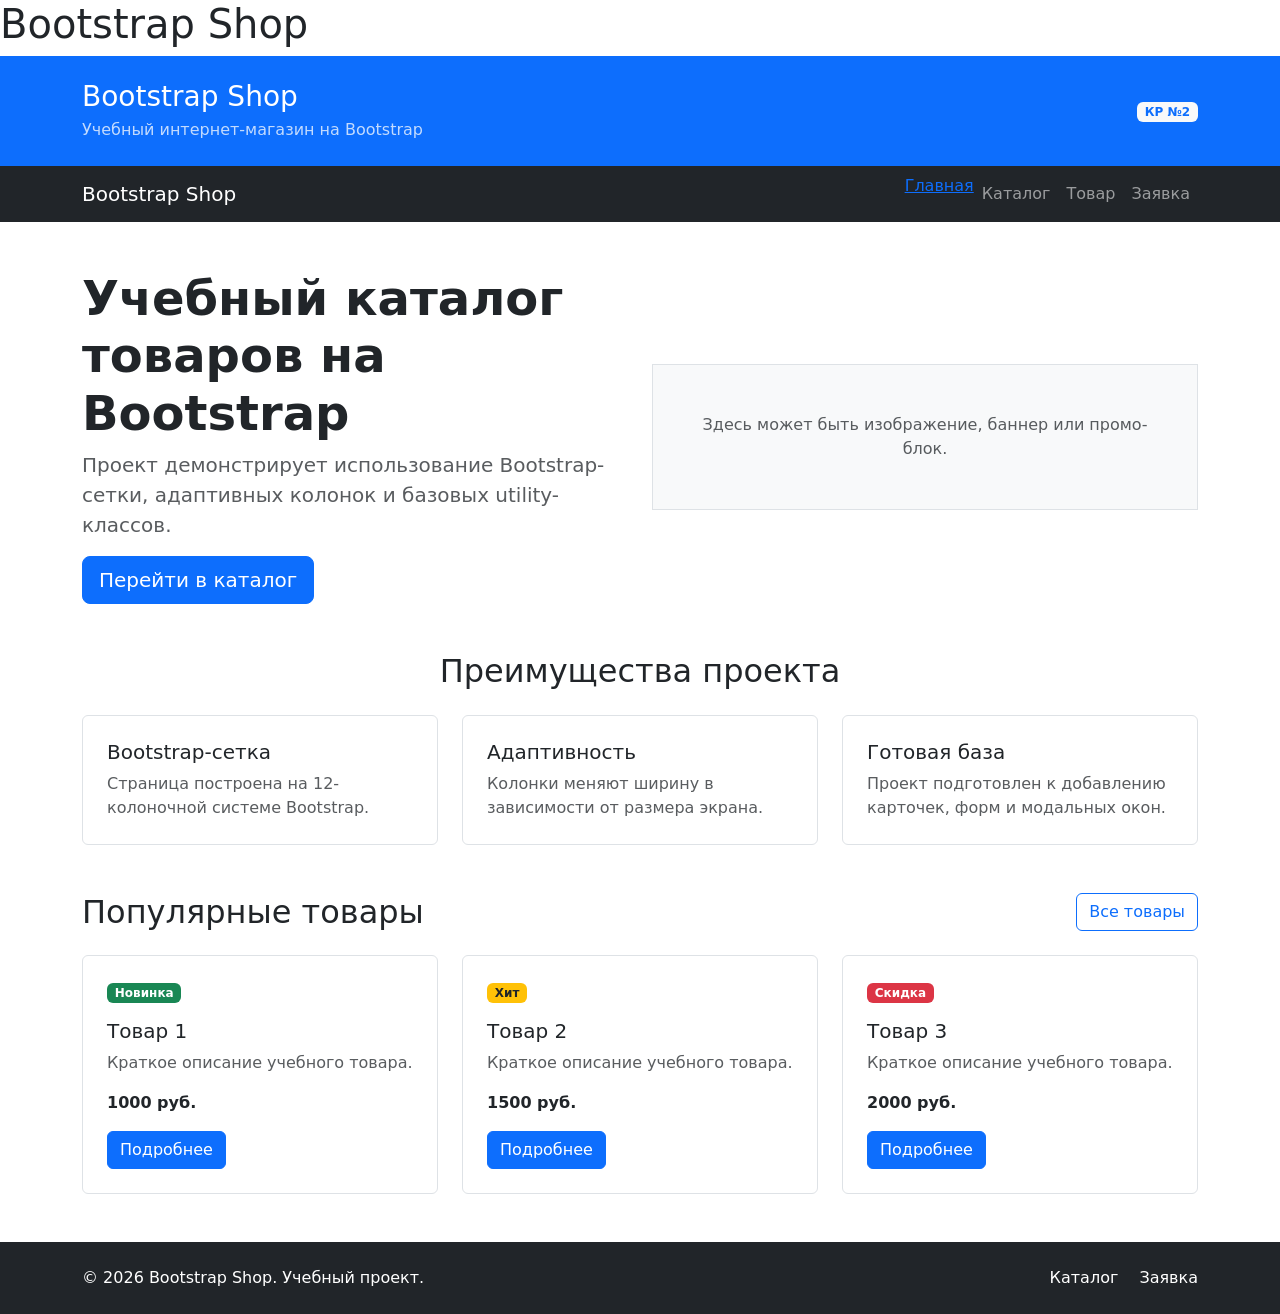
==== index.html @ 03cb5a5b "feat: create Bootstrap grid homepage" ====
<!DOCTYPE html>
<html lang="ru">

<head>
    <meta charset="UTF-8">
    <meta name="viewport" content="width=device-width, initial-scale=1.0">
    <title>Главная — Bootstrap Shop</title>
    <link
        href="https://cdn.jsdelivr.net/npm/bootstrap@5.3.3/dist/css/bootstrap.min.css"
        rel="stylesheet"
    >
    <link rel="stylesheet" href="css/custom.css">
</head>

<body>
    <h1>Bootstrap Shop</h1>
    <script
        src="https://cdn.jsdelivr.net/npm/bootstrap@5.3.3/dist/js/bootstrap.bundle.min.js">
    </script>
    <header class="bg-primary text-white py-4">
        <div class="container">
            <div class="row align-items-center">
                <div class="col-12 col-md-8">
                    <h1 class="h3 mb-1">Bootstrap Shop</h1>
                    <p class="mb-0 opacity-75">
                        Учебный интернет-магазин на Bootstrap
                    </p>
                </div>

                <div class="col-12 col-md-4 text-md-end mt-3 mt-md-0">
                    <span class="badge bg-light text-primary">
                        КР №2
                    </span>
                </div>
            </div>
        </div>
    </header>

    <nav class="navbar navbar-expand-lg navbar-dark bg-dark">
        <div class="container">
            <a class="navbar-brand" href="index.html">Bootstrap Shop</a>

            <button
                class="navbar-toggler"
                type="button"
                data-bs-toggle="collapse"
                data-bs-target="#mainNavbar"
                aria-controls="mainNavbar"
                aria-expanded="false"
                aria-label="Переключить навигацию"
            >
                <span class="navbar-toggler-icon"></span>
            </button>
            
            <div class="collapse navbar-collapse" id="mainNavbar">
                <ul class="navbar-nav ms-auto">
                    <li class="nav-item">
                        <a class="nav link active" aria-current="page" href="index.html">
                            Главная
                        </a>
                    </li>
                    <li class="nav-item">
                        <a class="nav-link" href="catalog.html">Каталог</a>
                    </li>
                    <li class="nav-item">
                        <a class="nav-link" href="product.html">Товар</a>
                    </li>
                    <li class="nav-item">
                        <a class="nav-link" href="order.html">Заявка</a>
                    </li>
                </ul>
            </div>
        </div>
    </nav>

    <main>
        <section class="container my-5">
            <div class="row align-items-center g-4">
                <div class="col-12 col-lg-6">
                    <h2 class="display-5 fw-bold">
                        Учебный каталог товаров на Bootstrap
                    </h2>
                    <p class="lead text-muted">
                        Проект демонстрирует использование Bootstrap-сетки,
                        адаптивных колонок и базовых utility-классов.
                    </p>
                    <a class="btn btn-primary btn-lg" href="catalog.html">
                        Перейти в каталог
                    </a>
                </div>

                <div class="col-12 col-lg-6">
                    <div class="p-5 bg-light border rounder text-center">
                        <p class="mb-0 text-muted">
                            Здесь может быть изображение, баннер или промо-блок.
                        </p>
                    </div>
                </div>
            </div>
        </section>

        <section class="container my-5">
            <h2 class="text-center mb-4">Преимущества проекта</h2>

            <div class="row g-4">
                <div class="col-12 col-md-4">
                    <div class="p-4 border rounded h-100 bg-white">
                        <h3 class="h5">Bootstrap-сетка</h3>
                        <p class="mb-0 text-muted">
                            Страница построена на 12-колоночной системе Bootstrap.
                        </p>
                    </div>
                </div>

                <div class="col-12 col-md-4">
                    <div class="p-4 border rounded h-100 bg-white">
                        <h3 class="h5">Адаптивность</h3>
                        <p class="mb-0 text-muted">
                            Колонки меняют ширину в зависимости от размера экрана.
                        </p>
                    </div>
                </div>

                <div class="col-12 col-md-4">
                    <div class="p-4 border rounded h-100 bg-white">
                        <h3 class="h5">Готовая база</h3>
                        <p class="mb-0 text-muted">
                            Проект подготовлен к добавлению карточек, форм и модальных окон.
                        </p>
                    </div>
                </div>
            </div>
        </section>
        <section class="container my-5">
            <div class="d-flex justify-content-between align-items-center mb-4">
                <h2 class="mb-0">Популярные товары</h2>
                <a class="btn btn-outline-primary" href="catalog.html">
                    Все товары
                </a>
            </div>

            <div class="row g-4">
                <div class="col-12 col-md-6 col-lg-4">
                    <div class="border rounded h-100 p-4">
                        <span class="badge bg-success mb-3">Новинка</span>
                        <h3 class="h5">Товар 1</h3>
                        <p class="text-muted">
                            Краткое описание учебного товара.
                        </p>
                        <p class="fw-bold mb-3">1000 руб.</p>
                        <a class="btn btn-primary" href="product.html">
                            Подробнее
                        </a>
                    </div>
                </div>

                <div class="col-12 col-md-6 col-lg-4">
                    <div class="border rounded h-100 p-4">
                        <span class="badge bg-warning text-dark mb-3">Хит</span>
                        <h3 class="h5">Товар 2</h3>
                        <p class="text-muted">
                            Краткое описание учебного товара.
                        </p>
                        <p class="fw-bold mb-3">1500 руб.</p>
                        <a class="btn btn-primary" href="product.html">
                            Подробнее
                        </a>
                    </div>
                </div>

                <div class="col-12 col-md-6 col-lg-4">
                    <div class="border rounded h-100 p-4">
                        <span class="badge bg-danger mb-3">Скидка</span>
                        <h3 class="h5">Товар 3</h3>
                        <p class="text-muted">
                            Краткое описание учебного товара.
                        </p>
                        <p class="fw-bold mb-3">2000 руб.</p>
                        <a class="btn btn-primary" href="product.html">
                            Подробнее
                        </a>
                    </div>
                </div>
            </div>
        </section>
    </main>

    <footer class="bg-dark text-white py-4 mt-5">
        <div class="container">
            <div class="row align-items-center g-3">
                <div class="col-12 col-md-6">
                    <p class="mb-0">
                        &copy; 2026 Bootstrap Shop. Учебный проект.
                    </p>
                </div>

                <div class="col-12 col-md-6 text-md-end">
                    <a class="text-white text-decoration-none me-3" href="catalog.html">
                        Каталог
                    </a>
                    <a class="text-white text-decoration-none" href="order.html">
                        Заявка
                    </a>
                </div>
            </div>
        </div>
    </footer>
</body>

</html>
---- css/custom.css ----
body {
  min-height: 100vh;
}

.placeholder-box {
  min-height: 240px;
}
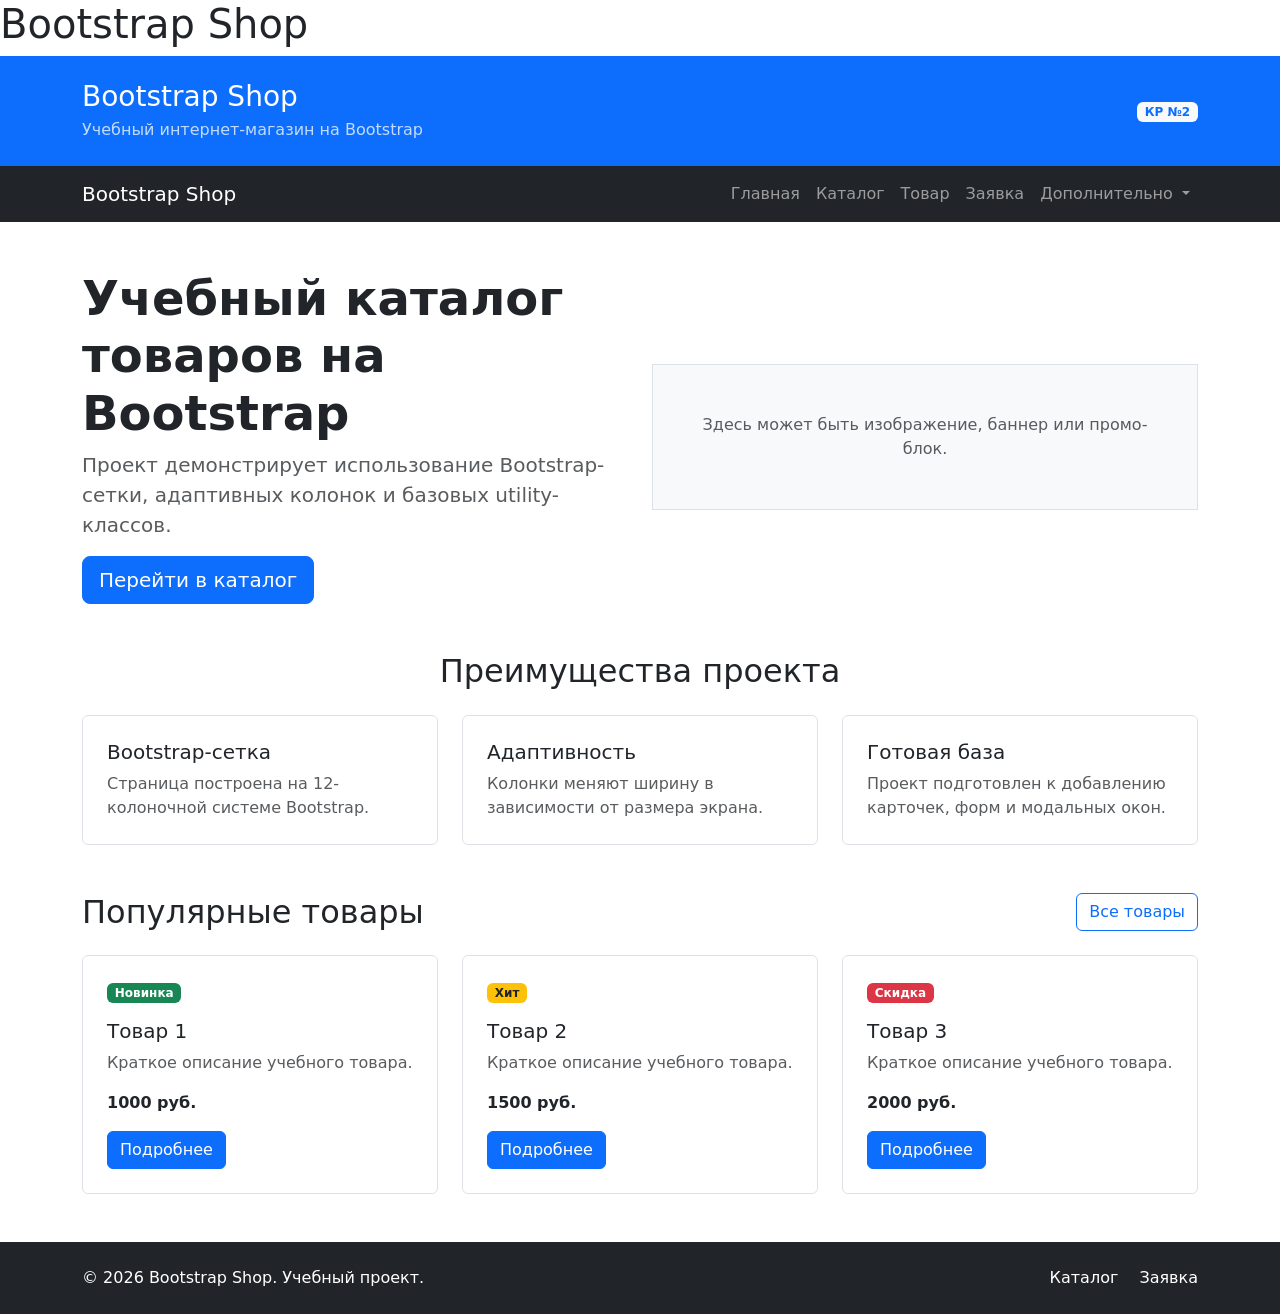
==== commit 7c821e48: "feat: add Bootstrap components pages" ====
--- a/index.html
+++ b/index.html
@@ -38,39 +38,57 @@
 
     <nav class="navbar navbar-expand-lg navbar-dark bg-dark">
         <div class="container">
-            <a class="navbar-brand" href="index.html">Bootstrap Shop</a>
-
-            <button
-                class="navbar-toggler"
-                type="button"
-                data-bs-toggle="collapse"
-                data-bs-target="#mainNavbar"
-                aria-controls="mainNavbar"
+        <a class="navbar-brand" href="index.html">Bootstrap Shop</a>
+
+        <button
+            class="navbar-toggler"
+            type="button"
+            data-bs-toggle="collapse"
+            data-bs-target="#mainNavbar"
+            aria-controls="mainNavbar"
+            aria-expanded="false"
+            aria-label="Переключить навигацию"
+        >
+        <span class="navbar-toggler-icon"></span>
+        </button>
+
+        <div class="collapse navbar-collapse" id="mainNavbar">
+        <ul class="navbar-nav ms-auto">
+            <li class="nav-item">
+            <a class="nav-link" href="index.html">Главная</a>
+            </li>
+
+            <li class="nav-item">
+            <a class="nav-link" href="catalog.html">Каталог</a>
+            </li>
+
+            <li class="nav-item">
+            <a class="nav-link" href="product.html">Товар</a>
+            </li>
+
+            <li class="nav-item">
+            <a class="nav-link" href="order.html">Заявка</a>
+            </li>
+
+            <li class="nav-item dropdown">
+            <a
+                class="nav-link dropdown-toggle"
+                href="#"
+                role="button"
+                data-bs-toggle="dropdown"
                 aria-expanded="false"
-                aria-label="Переключить навигацию"
             >
-                <span class="navbar-toggler-icon"></span>
-            </button>
-            
-            <div class="collapse navbar-collapse" id="mainNavbar">
-                <ul class="navbar-nav ms-auto">
-                    <li class="nav-item">
-                        <a class="nav link active" aria-current="page" href="index.html">
-                            Главная
-                        </a>
-                    </li>
-                    <li class="nav-item">
-                        <a class="nav-link" href="catalog.html">Каталог</a>
-                    </li>
-                    <li class="nav-item">
-                        <a class="nav-link" href="product.html">Товар</a>
-                    </li>
-                    <li class="nav-item">
-                        <a class="nav-link" href="order.html">Заявка</a>
-                    </li>
-                </ul>
-            </div>
+                Дополнительно
+            </a>
+            <ul class="dropdown-menu">
+                <li><a class="dropdown-item" href="catalog.html">Все товары</a></li>
+                <li><a class="dropdown-item" href="order.html">Оформить заявку</a></li>
+                <li><a class="dropdown-item" href="index.html#popular">Популярное</a></li>
+            </ul>
+            </li>
+        </ul>
         </div>
+    </div>
     </nav>
 
     <main>
@@ -205,6 +223,10 @@
             </div>
         </div>
     </footer>
+
+    <script
+        src="https://cdn.jsdelivr.net/npm/bootstrap@5.3.8/dist/js/bootstrap.bundle.min.js">
+    </script>
 </body>
 
 </html>
--- a/css/custom.css
+++ b/css/custom.css
@@ -5,3 +5,11 @@
 .placeholder-box {
   min-height: 240px;
 }
+.placeholder-image {
+  min-height: 320px;
+}
+
+.card-img-top {
+  height: 180px;
+  object-fit: cover;
+}
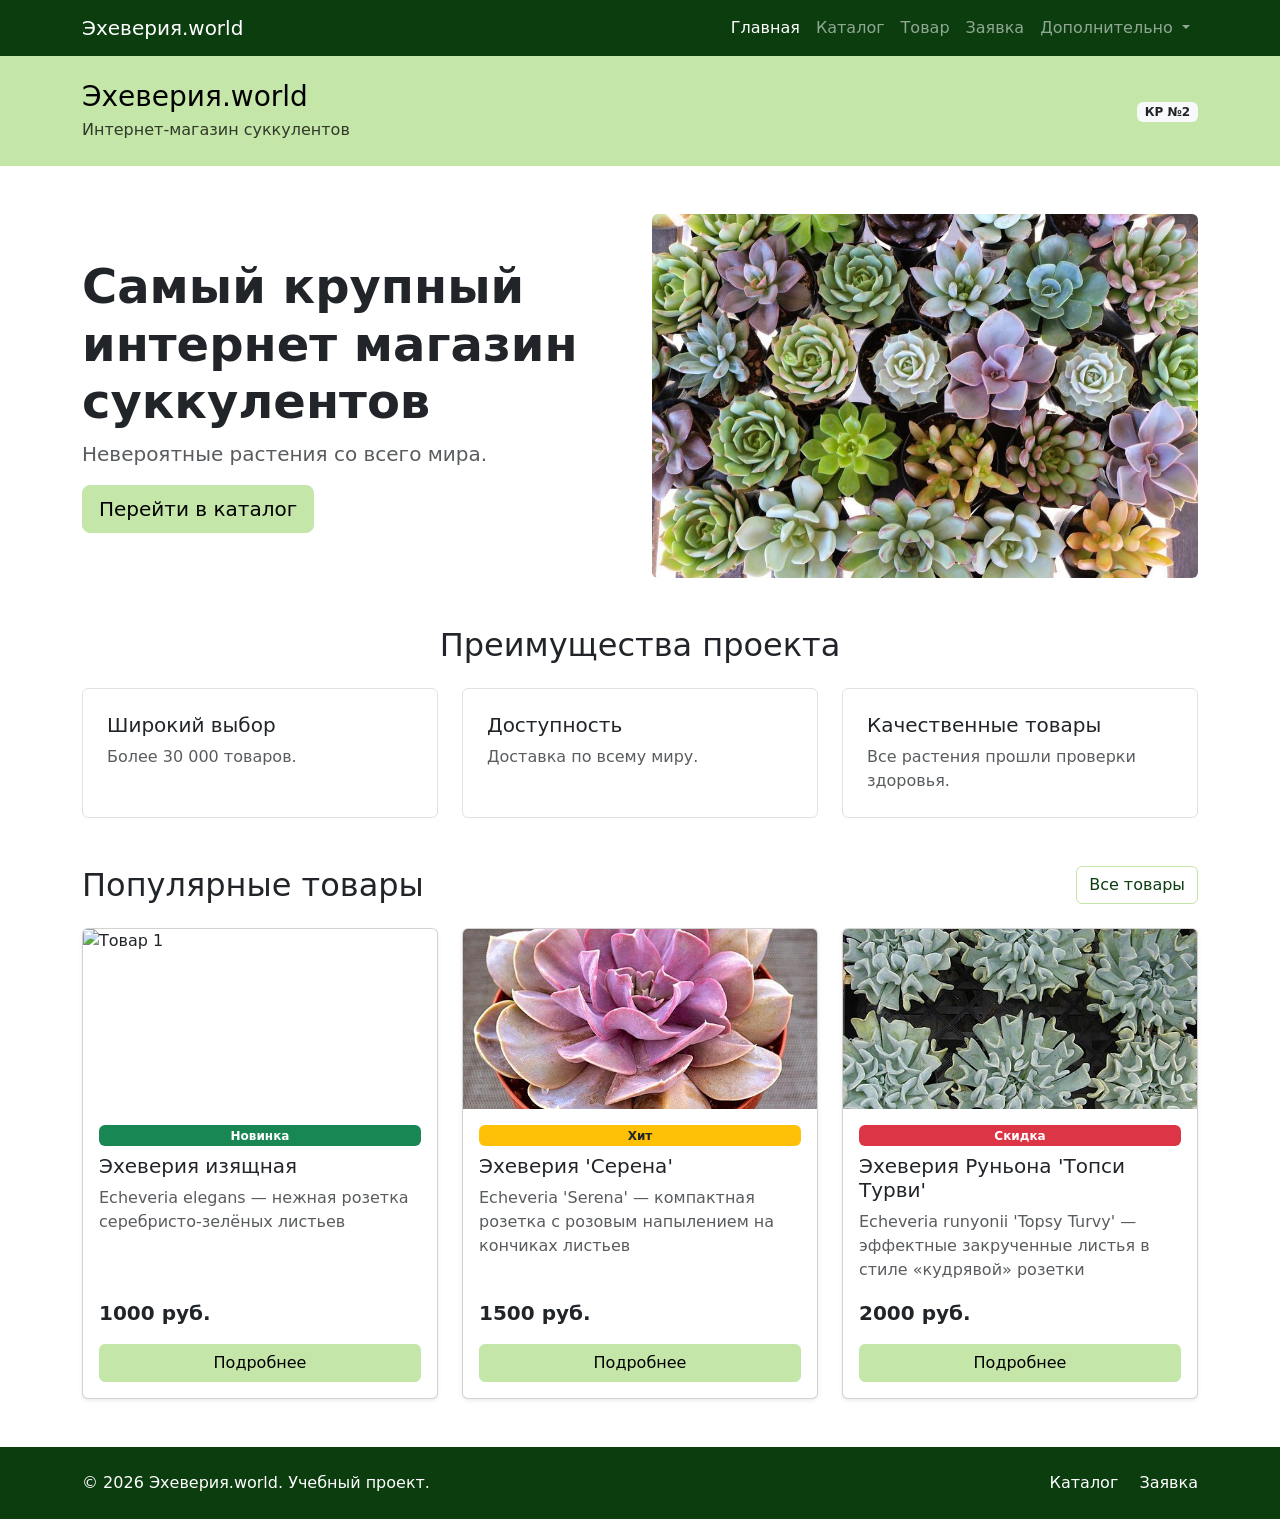
==== commit 55c04931: "feat: final variant" ====
--- a/index.html
+++ b/index.html
@@ -4,199 +4,143 @@
 <head>
     <meta charset="UTF-8">
     <meta name="viewport" content="width=device-width, initial-scale=1.0">
-    <title>Главная — Bootstrap Shop</title>
-    <link
-        href="https://cdn.jsdelivr.net/npm/bootstrap@5.3.3/dist/css/bootstrap.min.css"
-        rel="stylesheet"
-    >
+    <title>Главная — Эхеверия.world</title>
+    <link href="https://cdn.jsdelivr.net/npm/bootstrap@5.3.8/dist/css/bootstrap.min.css" rel="stylesheet">
     <link rel="stylesheet" href="css/custom.css">
 </head>
 
 <body>
-    <h1>Bootstrap Shop</h1>
-    <script
-        src="https://cdn.jsdelivr.net/npm/bootstrap@5.3.3/dist/js/bootstrap.bundle.min.js">
-    </script>
-    <header class="bg-primary text-white py-4">
+    <nav class="navbar navbar-expand-lg navbar-dark bg-dark">
+        <div class="container">
+            <a class="navbar-brand" href="index.html">Эхеверия.world</a>
+            <button class="navbar-toggler" type="button" data-bs-toggle="collapse" data-bs-target="#mainNavbar"
+                aria-controls="mainNavbar" aria-expanded="false" aria-label="Переключить навигацию">
+                <span class="navbar-toggler-icon"></span>
+            </button>
+            <div class="collapse navbar-collapse" id="mainNavbar">
+                <ul class="navbar-nav ms-auto">
+                    <li class="nav-item">
+                        <a class="nav-link active" href="index.html">Главная</a>
+                    </li>
+                    <li class="nav-item">
+                        <a class="nav-link" href="catalog.html">Каталог</a>
+                    </li>
+                    <li class="nav-item">
+                        <a class="nav-link" href="product.html">Товар</a>
+                    </li>
+                    <li class="nav-item">
+                        <a class="nav-link" href="order.html">Заявка</a>
+                    </li>
+                    <li class="nav-item dropdown">
+                        <a class="nav-link dropdown-toggle" href="#" role="button" data-bs-toggle="dropdown"
+                            aria-expanded="false">
+                            Дополнительно
+                        </a>
+                        <ul class="dropdown-menu">
+                            <li><a class="dropdown-item" href="catalog.html">Все товары</a></li>
+                            <li><a class="dropdown-item" href="order.html">Оформить заявку</a></li>
+                            <li><a class="dropdown-item" href="index.html#popular">Популярное</a></li>
+                        </ul>
+                    </li>
+                </ul>
+            </div>
+        </div>
+    </nav>
+
+    <header class="bg-primary text-dark py-4">
         <div class="container">
             <div class="row align-items-center">
                 <div class="col-12 col-md-8">
-                    <h1 class="h3 mb-1">Bootstrap Shop</h1>
-                    <p class="mb-0 opacity-75">
-                        Учебный интернет-магазин на Bootstrap
-                    </p>
+                    <h1 class="h3 mb-1">Эхеверия.world</h1>
+                    <p class="mb-0 opacity-75">Интернет-магазин суккулентов</p>
                 </div>
-
                 <div class="col-12 col-md-4 text-md-end mt-3 mt-md-0">
-                    <span class="badge bg-light text-primary">
-                        КР №2
-                    </span>
+                    <span class="badge bg-light text-dark">КР №2</span>
                 </div>
             </div>
         </div>
     </header>
 
-    <nav class="navbar navbar-expand-lg navbar-dark bg-dark">
-        <div class="container">
-        <a class="navbar-brand" href="index.html">Bootstrap Shop</a>
-
-        <button
-            class="navbar-toggler"
-            type="button"
-            data-bs-toggle="collapse"
-            data-bs-target="#mainNavbar"
-            aria-controls="mainNavbar"
-            aria-expanded="false"
-            aria-label="Переключить навигацию"
-        >
-        <span class="navbar-toggler-icon"></span>
-        </button>
-
-        <div class="collapse navbar-collapse" id="mainNavbar">
-        <ul class="navbar-nav ms-auto">
-            <li class="nav-item">
-            <a class="nav-link" href="index.html">Главная</a>
-            </li>
-
-            <li class="nav-item">
-            <a class="nav-link" href="catalog.html">Каталог</a>
-            </li>
-
-            <li class="nav-item">
-            <a class="nav-link" href="product.html">Товар</a>
-            </li>
-
-            <li class="nav-item">
-            <a class="nav-link" href="order.html">Заявка</a>
-            </li>
-
-            <li class="nav-item dropdown">
-            <a
-                class="nav-link dropdown-toggle"
-                href="#"
-                role="button"
-                data-bs-toggle="dropdown"
-                aria-expanded="false"
-            >
-                Дополнительно
-            </a>
-            <ul class="dropdown-menu">
-                <li><a class="dropdown-item" href="catalog.html">Все товары</a></li>
-                <li><a class="dropdown-item" href="order.html">Оформить заявку</a></li>
-                <li><a class="dropdown-item" href="index.html#popular">Популярное</a></li>
-            </ul>
-            </li>
-        </ul>
-        </div>
-    </div>
-    </nav>
-
     <main>
         <section class="container my-5">
             <div class="row align-items-center g-4">
                 <div class="col-12 col-lg-6">
-                    <h2 class="display-5 fw-bold">
-                        Учебный каталог товаров на Bootstrap
-                    </h2>
+                    <h2 class="display-5 fw-bold">Самый крупный интернет магазин суккулентов</h2>
                     <p class="lead text-muted">
-                        Проект демонстрирует использование Bootstrap-сетки,
-                        адаптивных колонок и базовых utility-классов.
+                        Невероятные растения со всего мира.
                     </p>
-                    <a class="btn btn-primary btn-lg" href="catalog.html">
-                        Перейти в каталог
-                    </a>
+                    <a class="btn btn-primary btn-lg" href="catalog.html">Перейти в каталог</a>
                 </div>
-
                 <div class="col-12 col-lg-6">
-                    <div class="p-5 bg-light border rounder text-center">
-                        <p class="mb-0 text-muted">
-                            Здесь может быть изображение, баннер или промо-блок.
-                        </p>
-                    </div>
+                    <img src="images/banner.jpg" class="img-fluid rounded" alt="Баннер магазина">
                 </div>
             </div>
         </section>
 
         <section class="container my-5">
             <h2 class="text-center mb-4">Преимущества проекта</h2>
-
             <div class="row g-4">
                 <div class="col-12 col-md-4">
                     <div class="p-4 border rounded h-100 bg-white">
-                        <h3 class="h5">Bootstrap-сетка</h3>
-                        <p class="mb-0 text-muted">
-                            Страница построена на 12-колоночной системе Bootstrap.
-                        </p>
+                        <h3 class="h5">Широкий выбор</h3>
+                        <p class="mb-0 text-muted">Более 30 000 товаров.</p>
                     </div>
                 </div>
-
                 <div class="col-12 col-md-4">
                     <div class="p-4 border rounded h-100 bg-white">
-                        <h3 class="h5">Адаптивность</h3>
-                        <p class="mb-0 text-muted">
-                            Колонки меняют ширину в зависимости от размера экрана.
-                        </p>
+                        <h3 class="h5">Доступность</h3>
+                        <p class="mb-0 text-muted">Доставка по всему миру.</p>
                     </div>
                 </div>
-
                 <div class="col-12 col-md-4">
                     <div class="p-4 border rounded h-100 bg-white">
-                        <h3 class="h5">Готовая база</h3>
-                        <p class="mb-0 text-muted">
-                            Проект подготовлен к добавлению карточек, форм и модальных окон.
-                        </p>
+                        <h3 class="h5">Качественные товары</h3>
+                        <p class="mb-0 text-muted">Все растения прошли проверки здоровья.</p>
                     </div>
                 </div>
             </div>
         </section>
-        <section class="container my-5">
+
+        <section class="container my-5" id="popular">
             <div class="d-flex justify-content-between align-items-center mb-4">
                 <h2 class="mb-0">Популярные товары</h2>
-                <a class="btn btn-outline-primary" href="catalog.html">
-                    Все товары
-                </a>
+                <a class="btn btn-outline-primary" href="catalog.html">Все товары</a>
             </div>
-
             <div class="row g-4">
                 <div class="col-12 col-md-6 col-lg-4">
-                    <div class="border rounded h-100 p-4">
-                        <span class="badge bg-success mb-3">Новинка</span>
-                        <h3 class="h5">Товар 1</h3>
-                        <p class="text-muted">
-                            Краткое описание учебного товара.
-                        </p>
-                        <p class="fw-bold mb-3">1000 руб.</p>
-                        <a class="btn btn-primary" href="product.html">
-                            Подробнее
-                        </a>
+                    <div class="card h-100 shadow-sm">
+                        <img src="images/echeveria1.jpg" class="card-img-top" alt="Товар 1">
+                        <div class="card-body d-flex flex-column">
+                            <span class="badge bg-success mb-2">Новинка</span>
+                            <h3 class="card-title h5">Эхеверия изящная</h3>
+                            <p class="card-text text-muted">Echeveria elegans — нежная розетка серебристо-зелёных листьев</p>
+                            <p class="fw-bold fs-5 mt-auto">1000 руб.</p>
+                            <a class="btn btn-primary" href="product.html">Подробнее</a>
+                        </div>
                     </div>
                 </div>
-
                 <div class="col-12 col-md-6 col-lg-4">
-                    <div class="border rounded h-100 p-4">
-                        <span class="badge bg-warning text-dark mb-3">Хит</span>
-                        <h3 class="h5">Товар 2</h3>
-                        <p class="text-muted">
-                            Краткое описание учебного товара.
-                        </p>
-                        <p class="fw-bold mb-3">1500 руб.</p>
-                        <a class="btn btn-primary" href="product.html">
-                            Подробнее
-                        </a>
+                    <div class="card h-100 shadow-sm">
+                        <img src="images/echeveria2.jpg" class="card-img-top" alt="Товар 2">
+                        <div class="card-body d-flex flex-column">
+                            <span class="badge bg-warning text-dark mb-2">Хит</span>
+                            <h3 class="card-title h5">Эхеверия 'Серена'</h3>
+                            <p class="card-text text-muted">Echeveria 'Serena' — компактная розетка с розовым напылением на кончиках листьев</p>
+                            <p class="fw-bold fs-5 mt-auto">1500 руб.</p>
+                            <a class="btn btn-primary" href="product.html">Подробнее</a>
+                        </div>
                     </div>
                 </div>
-
                 <div class="col-12 col-md-6 col-lg-4">
-                    <div class="border rounded h-100 p-4">
-                        <span class="badge bg-danger mb-3">Скидка</span>
-                        <h3 class="h5">Товар 3</h3>
-                        <p class="text-muted">
-                            Краткое описание учебного товара.
-                        </p>
-                        <p class="fw-bold mb-3">2000 руб.</p>
-                        <a class="btn btn-primary" href="product.html">
-                            Подробнее
-                        </a>
+                    <div class="card h-100 shadow-sm">
+                        <img src="images/echeveria3.jpg" class="card-img-top" alt="Товар 3">
+                        <div class="card-body d-flex flex-column">
+                            <span class="badge bg-danger mb-2">Скидка</span>
+                            <h3 class="card-title h5">Эхеверия Руньона 'Топси Турви'</h3>
+                            <p class="card-text text-muted">Echeveria runyonii 'Topsy Turvy' — эффектные закрученные листья в стиле «кудрявой» розетки</p>
+                            <p class="fw-bold fs-5 mt-auto">2000 руб.</p>
+                            <a class="btn btn-primary" href="product.html">Подробнее</a>
+                        </div>
                     </div>
                 </div>
             </div>
@@ -207,26 +151,17 @@
         <div class="container">
             <div class="row align-items-center g-3">
                 <div class="col-12 col-md-6">
-                    <p class="mb-0">
-                        &copy; 2026 Bootstrap Shop. Учебный проект.
-                    </p>
+                    <p class="mb-0">&copy; 2026 Эхеверия.world. Учебный проект.</p>
                 </div>
-
                 <div class="col-12 col-md-6 text-md-end">
-                    <a class="text-white text-decoration-none me-3" href="catalog.html">
-                        Каталог
-                    </a>
-                    <a class="text-white text-decoration-none" href="order.html">
-                        Заявка
-                    </a>
+                    <a class="text-white text-decoration-none me-3" href="catalog.html">Каталог</a>
+                    <a class="text-white text-decoration-none" href="order.html">Заявка</a>
                 </div>
             </div>
         </div>
     </footer>
 
-    <script
-        src="https://cdn.jsdelivr.net/npm/bootstrap@5.3.8/dist/js/bootstrap.bundle.min.js">
-    </script>
+    <script src="https://cdn.jsdelivr.net/npm/bootstrap@5.3.8/dist/js/bootstrap.bundle.min.js"></script>
 </body>
 
-</html>
+</html>
--- a/css/custom.css
+++ b/css/custom.css
@@ -5,6 +5,7 @@
 .placeholder-box {
   min-height: 240px;
 }
+
 .placeholder-image {
   min-height: 320px;
 }
@@ -13,3 +14,39 @@
   height: 180px;
   object-fit: cover;
 }
+
+/* Замена синего (primary) на салатовый */
+.bg-primary {
+  background-color: #c4e6a8 !important;
+  color: #000 !important;
+}
+.text-primary {
+  color: #0b3d0f !important;
+}
+.btn-primary {
+  background-color: #c4e6a8 !important;
+  border-color: #c4e6a8 !important;
+  color: #000 !important;
+}
+.btn-primary:hover {
+  background-color: #c4e6a8 !important;
+  border-color: #c4e6a8 !important;
+}
+.btn-outline-primary {
+  color: #0b3d0f!important;
+  border-color: #c4e6a8 !important;
+}
+.btn-outline-primary:hover {
+  background-color: #c4e6a8 !important;
+  color: #000 !important;
+}
+.alert-info {
+  background-color: #c4e6a8 !important;
+  border-color: #c4e6a8 !important;
+  color: #000 !important;
+}
+
+/* Замена тёмно-синего/тёмно-серого (dark) на тёмно-зелёный */
+.bg-dark {
+  background-color: #0b3d0f !important;
+}
